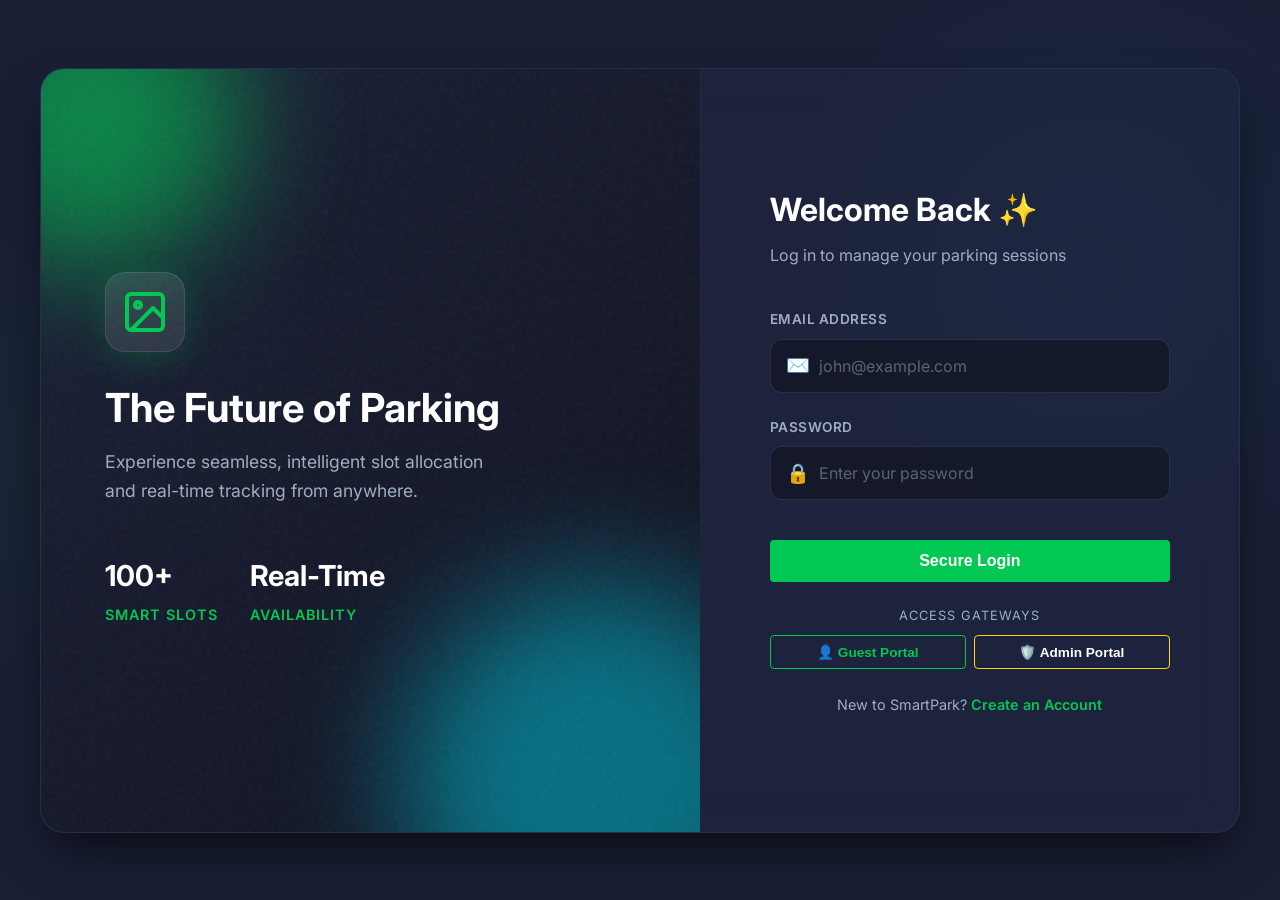
==== frontend/index.html @ a4e41d61 "Initialize Smart Parking & Tracking System with Modern UI/UX and Full-Stack Functionality" ====
<!DOCTYPE html>
<html lang="en">

<head>
    <meta charset="UTF-8">
    <meta name="viewport" content="width=device-width, initial-scale=1.0">
    <title>SmartPark - Login</title>
    <link rel="stylesheet" href="css/style.css">
</head>

<body class="auth-page">
    <div class="auth-split">
        <!-- Visual Branded Side -->
        <div class="auth-visual">
            <div class="visual-overlay"></div>
            <div class="visual-content">
                <div class="logo-mark">
                    <svg width="48" height="48" viewBox="0 0 24 24" fill="none" stroke="currentColor" stroke-width="2"
                        stroke-linecap="round" stroke-linejoin="round">
                        <rect x="3" y="3" width="18" height="18" rx="2" ry="2"></rect>
                        <circle cx="8.5" cy="8.5" r="1.5"></circle>
                        <path d="M21 15l-5-5L5 21"></path>
                    </svg>
                </div>
                <h2>The Future of Parking</h2>
                <p>Experience seamless, intelligent slot allocation and real-time tracking from anywhere.</p>

                <div class="visual-stats">
                    <div class="v-stat">
                        <h4>100+</h4>
                        <span>Smart Slots</span>
                    </div>
                    <div class="v-stat">
                        <h4>Real-Time</h4>
                        <span>Availability</span>
                    </div>
                </div>
            </div>
            <!-- Decorative Blobs -->
            <div class="blob blob-1"></div>
            <div class="blob blob-2"></div>
        </div>

        <!-- Form Side -->
        <div class="auth-form-side">
            <div class="auth-container">
                <div class="auth-header">
                    <h1>Welcome Back ✨</h1>
                    <p>Log in to manage your parking sessions</p>
                </div>

                <form id="loginForm">
                    <div class="form-group modern-input">
                        <label for="email">Email Address</label>
                        <div class="input-wrapper">
                            <span class="input-icon">✉️</span>
                            <input type="email" id="email" required placeholder="john@example.com">
                        </div>
                    </div>

                    <div class="form-group modern-input">
                        <label for="password">Password</label>
                        <div class="input-wrapper">
                            <span class="input-icon">🔒</span>
                            <input type="password" id="password" required placeholder="Enter your password">
                        </div>
                    </div>

                    <div id="loginError" class="error-text" style="display: none;"></div>

                    <button type="submit" class="btn btn-primary btn-glow" id="loginBtn">Secure Login</button>

                    <!-- Quick Access Links -->
                    <div class="demo-logins" style="margin-top: 1.5rem; text-align: center;">
                        <p
                            style="font-size: 0.8rem; color: var(--text-secondary); margin-bottom: 0.5rem; text-transform: uppercase; letter-spacing: 1px;">
                            Access Gateways</p>
                        <div style="display: flex; gap: 0.5rem; justify-content: center;">
                            <button type="button" class="btn btn-outline"
                                style="padding: 0.5rem 1rem; font-size: 0.85rem; flex: 1;"
                                onclick="fillDemo('user@smartpark.com', 'user123')">👤 Guest Portal</button>
                            <button type="button" class="btn btn-outline"
                                style="padding: 0.5rem 1rem; font-size: 0.85rem; flex: 1; border-color: var(--vip); color: #fff;"
                                onclick="fillDemo('admin@smartpark.com', 'admin123')">🛡️ Admin Portal</button>
                        </div>
                    </div>
                </form>

                <div class="auth-footer">
                    <p>New to SmartPark? <a href="register.html">Create an Account</a></p>
                </div>
            </div>
        </div>
    </div>
    <script src="js/auth.js"></script>
    <script>
        function fillDemo(email, password) {
            document.getElementById('email').value = email;
            document.getElementById('password').value = password;
            setTimeout(() => {
                document.getElementById('loginBtn').click();
            }, 150);
        }
    </script>
</body>

</html>
---- frontend/css/style.css ----
@import url('https://fonts.googleapis.com/css2?family=Inter:wght@300;400;500;600;700&display=swap');

:root {
  --primary: #1a1f36;
  /* Dark navy background */
  --secondary: #252b4a;
  /* Card background */
  --accent: #00c853;
  /* Green – available / success */
  --danger: #f44336;
  /* Red – occupied / error */
  --warning: #ff9800;
  /* Orange – expired */
  --info: #00acc1;
  /* Blue - informational */
  --vip: #ffd700;
  /* Gold – VIP slots */
  --text-primary: #ffffff;
  --text-secondary: #a0aec0;
  --card-shadow: 0 4px 20px rgba(0, 0, 0, 0.3);
  --border-radius: 8px;
  --transition: all 0.3s ease;
}

* {
  margin: 0;
  padding: 0;
  box-sizing: border-box;
}

body {
  font-family: 'Inter', 'Segoe UI', Tahoma, Geneva, Verdana, sans-serif;
  background-color: var(--primary);
  color: var(--text-primary);
  line-height: 1.6;
}

a {
  color: var(--accent);
  text-decoration: none;
  transition: var(--transition);
}

a:hover {
  filter: brightness(1.2);
}

/* ---------- Modern Auth Layout ---------- */
.auth-page {
  min-height: 100vh;
  margin: 0;
  display: flex;
  align-items: center;
  justify-content: center;
  background-color: var(--primary);
  /* Deep space navy */
  background-image:
    radial-gradient(circle at 15% 50%, rgba(0, 200, 83, 0.08), transparent 25%),
    radial-gradient(circle at 85% 30%, rgba(0, 172, 193, 0.08), transparent 25%);
}

.auth-split {
  display: flex;
  width: 100%;
  max-width: 1200px;
  min-height: 700px;
  height: 85vh;
  background: rgba(37, 43, 74, 0.4);
  border-radius: 24px;
  box-shadow: 0 25px 50px -12px rgba(0, 0, 0, 0.7);
  overflow: hidden;
  border: 1px solid rgba(255, 255, 255, 0.05);
  backdrop-filter: blur(20px);
  margin: 2rem;
}

/* --- Visual Branded Side --- */
.auth-visual {
  flex: 1.2;
  position: relative;
  background: linear-gradient(135deg, rgba(26, 31, 54, 0.9) 0%, rgba(13, 16, 29, 0.95) 100%);
  display: flex;
  flex-direction: column;
  justify-content: center;
  padding: 4rem;
  overflow: hidden;
  border-right: 1px solid rgba(255, 255, 255, 0.05);
}

.visual-overlay {
  position: absolute;
  top: 0;
  left: 0;
  right: 0;
  bottom: 0;
  background: url('data:image/svg+xml;utf8,<svg viewBox="0 0 200 200" xmlns="http://www.w3.org/2000/svg"><filter id="noiseFilter"><feTurbulence type="fractalNoise" baseFrequency="0.65" numOctaves="3" stitchTiles="stitch"/></filter><rect width="100%" height="100%" filter="url(%23noiseFilter)" opacity="0.05"/></svg>');
  pointer-events: none;
  z-index: 1;
}

.auth-visual .blob {
  position: absolute;
  border-radius: 50%;
  filter: blur(60px);
  z-index: 0;
  opacity: 0.6;
}

.auth-visual .blob-1 {
  width: 300px;
  height: 300px;
  background: var(--accent);
  /* Green */
  top: -100px;
  left: -100px;
  animation: float 8s ease-in-out infinite alternate;
}

.auth-visual .blob-2 {
  width: 400px;
  height: 400px;
  background: var(--info);
  /* Cyan */
  bottom: -150px;
  right: -100px;
  animation: float 10s ease-in-out infinite alternate-reverse;
}

@keyframes float {
  0% {
    transform: translateY(0) scale(1);
  }

  100% {
    transform: translateY(30px) scale(1.1);
  }
}

.visual-content {
  position: relative;
  z-index: 2;
  max-width: 400px;
}

.logo-mark {
  background: rgba(255, 255, 255, 0.1);
  width: 80px;
  height: 80px;
  border-radius: 20px;
  display: flex;
  align-items: center;
  justify-content: center;
  margin-bottom: 2rem;
  box-shadow: 0 8px 32px rgba(0, 200, 83, 0.2);
  border: 1px solid rgba(255, 255, 255, 0.1);
  color: var(--accent);
}

.visual-content h2 {
  font-size: 2.5rem;
  font-weight: 700;
  color: #fff;
  margin-bottom: 1rem;
  line-height: 1.2;
}

.visual-content p {
  font-size: 1.1rem;
  color: var(--text-secondary);
  line-height: 1.6;
  margin-bottom: 3rem;
}

.visual-stats {
  display: flex;
  gap: 2rem;
}

.v-stat h4 {
  font-size: 1.8rem;
  color: var(--text-primary);
  margin-bottom: 0.2rem;
}

.v-stat span {
  font-size: 0.9rem;
  color: var(--accent);
  text-transform: uppercase;
  letter-spacing: 1px;
  font-weight: 600;
}

/* --- Form Side --- */
.auth-form-side {
  flex: 1;
  display: flex;
  align-items: center;
  justify-content: center;
  padding: 3rem;
  background: rgba(30, 35, 60, 0.3);
}

.auth-container {
  width: 100%;
  max-width: 400px;
  animation: slideInUp 0.6s ease;
}

@keyframes slideInUp {
  from {
    opacity: 0;
    transform: translateY(20px);
  }

  to {
    opacity: 1;
    transform: translateY(0);
  }
}

.auth-header {
  text-align: left;
  margin-bottom: 2.5rem;
}

.auth-header h1 {
  font-size: 2rem;
  font-weight: 700;
  color: #fff;
  margin-bottom: 0.5rem;
}

.auth-header p {
  color: var(--text-secondary);
  font-size: 1rem;
}

/* Modern Input Styles */
.modern-input {
  margin-bottom: 1.5rem;
}

.modern-input label {
  display: block;
  font-size: 0.85rem;
  font-weight: 600;
  color: var(--text-secondary);
  margin-bottom: 0.5rem;
  text-transform: uppercase;
  letter-spacing: 0.5px;
}

.input-wrapper {
  position: relative;
  display: flex;
  align-items: center;
}

.input-icon {
  position: absolute;
  left: 1rem;
  color: var(--text-secondary);
  font-size: 1.2rem;
}

.input-wrapper input {
  width: 100%;
  padding: 1rem 1rem 1rem 3rem;
  background: rgba(0, 0, 0, 0.3);
  border: 1px solid rgba(255, 255, 255, 0.1);
  border-radius: 12px;
  color: #fff;
  font-size: 1rem;
  font-family: 'Inter', sans-serif;
  transition: all 0.3s ease;
}

.input-wrapper input::placeholder {
  color: rgba(160, 174, 192, 0.5);
}

.input-wrapper input:focus {
  outline: none;
  border-color: var(--accent);
  background: rgba(0, 200, 83, 0.05);
  box-shadow: 0 0 0 4px rgba(0, 200, 83, 0.1);
}

/* Modern Glowing Button */
.btn-glow {
  width: 100%;
  padding: 1rem;
  font-size: 1rem;
  font-weight: 600;
  border-radius: 12px;
  position: relative;
  overflow: hidden;
  margin-top: 1rem;
  background: linear-gradient(135deg, #00c853 0%, #00acc1 100%);
  border: none;
  color: #fff;
  z-index: 1;
}

.btn-glow::before {
  content: '';
  position: absolute;
  top: 0;
  left: 0;
  right: 0;
  bottom: 0;
  background: linear-gradient(135deg, #00acc1 0%, #00c853 100%);
  z-index: -1;
  transition: opacity 0.4s ease;
  opacity: 0;
}

.btn-glow:hover::before {
  opacity: 1;
}

.btn-glow:hover {
  transform: translateY(-2px);
  box-shadow: 0 10px 25px rgba(0, 200, 83, 0.3);
}

/* Footer link */
.auth-footer {
  text-align: center;
  margin-top: 2rem;
  color: var(--text-secondary);
  font-size: 0.95rem;
}

.auth-footer a {
  color: var(--accent);
  font-weight: 600;
  text-decoration: none;
  position: relative;
}

.auth-footer a::after {
  content: '';
  position: absolute;
  width: 100%;
  transform: scaleX(0);
  height: 2px;
  bottom: -2px;
  left: 0;
  background-color: var(--accent);
  transform-origin: bottom right;
  transition: transform 0.25s ease-out;
}

.auth-footer a:hover::after {
  transform: scaleX(1);
  transform-origin: bottom left;
}

/* Auth Responsive Mobile */
@media (max-width: 992px) {
  .auth-split {
    flex-direction: column;
    height: auto;
    min-height: auto;
    margin: 1rem;
  }

  .auth-visual {
    padding: 3rem 2rem;
    flex: none;
  }

  .visual-content h2 {
    font-size: 2rem;
  }

  .visual-content p {
    margin-bottom: 1.5rem;
  }

  .auth-form-side {
    padding: 3rem 2rem;
  }
}

/* Original Fallbacks for form-group */

.btn {
  display: inline-block;
  width: 100%;
  padding: 0.75rem 1.5rem;
  border: none;
  border-radius: 4px;
  cursor: pointer;
  font-size: 1rem;
  font-weight: 600;
  text-align: center;
  transition: var(--transition);
}

.btn-primary {
  background: var(--accent);
  color: #fff;
}

.btn-primary:hover {
  background: #00e676;
}

.btn-danger {
  background: var(--danger);
  color: #fff;
}

.btn-danger:hover {
  background: #ff5252;
}

.btn-outline {
  background: transparent;
  border: 1px solid var(--accent);
  color: var(--accent);
}

.btn-outline:hover {
  background: var(--accent);
  color: #fff;
}

.auth-footer {
  text-align: center;
  margin-top: 1.5rem;
  font-size: 0.9rem;
  color: var(--text-secondary);
}

.error-text {
  color: var(--danger);
  font-size: 0.85rem;
  margin-bottom: 1rem;
  text-align: center;
}

/* Layout */
.app-container {
  display: flex;
  min-height: 100vh;
}

.sidebar {
  width: 270px;
  background: var(--secondary);
  padding: 2.5rem 0;
  display: flex;
  flex-direction: column;
  border-right: 1px solid rgba(255, 255, 255, 0.03);
  box-shadow: 10px 0 30px rgba(0, 0, 0, 0.2);
}

.sidebar-header {
  padding: 0 2rem 2.5rem;
  margin-bottom: 1.5rem;
  text-align: center;
}

.sidebar-header h2 {
  color: #fff;
  font-size: 1.6rem;
  font-weight: 800;
  letter-spacing: -0.5px;
  display: flex;
  align-items: center;
  justify-content: center;
  gap: 0.5rem;
}

.sidebar-header h2::before {
  content: '🅿️';
  font-size: 1.4rem;
}

.nav-links {
  list-style: none;
}

.nav-links li {
  margin-bottom: 0.25rem;
  padding: 0 1rem;
}

.nav-links a {
  display: flex;
  align-items: center;
  padding: 0.85rem 1.5rem;
  color: var(--text-secondary);
  border-radius: 12px;
  font-weight: 500;
  transition: all 0.3s ease;
  gap: 1rem;
}

.nav-links a:hover {
  background: rgba(255, 255, 255, 0.05);
  color: #fff;
  transform: translateX(5px);
}

.nav-links a.active {
  background: linear-gradient(90deg, rgba(0, 200, 83, 0.15) 0%, transparent 100%);
  color: var(--accent);
  font-weight: 600;
  box-shadow: inset 4px 0 0 var(--accent);
}

.main-content {
  flex: 1;
  padding: 2rem;
  overflow-y: auto;
}

.header {
  display: flex;
  justify-content: space-between;
  align-items: center;
  margin-bottom: 2rem;
  padding-bottom: 1rem;
  border-bottom: 1px solid rgba(255, 255, 255, 0.05);
}

/* Dashboard Stats */
.stats-grid {
  display: grid;
  grid-template-columns: repeat(auto-fit, minmax(200px, 1fr));
  gap: 1.5rem;
  margin-bottom: 2rem;
}

.stat-card {
  background: var(--secondary);
  padding: 1.5rem;
  border-radius: var(--border-radius);
  box-shadow: var(--card-shadow);
  display: flex;
  flex-direction: column;
}

.stat-card h3 {
  font-size: 0.9rem;
  color: var(--text-secondary);
  margin-bottom: 0.5rem;
}

.stat-card .value {
  font-size: 2rem;
  font-weight: 700;
}

.stat-card.available .value {
  color: var(--accent);
}

.stat-card.occupied .value {
  color: var(--danger);
}

.stat-card.total .value {
  color: var(--info);
}

.stat-card.revenue .value {
  color: var(--vip);
}

.section-title {
  margin: 2rem 0 1rem;
  color: var(--text-primary);
  font-size: 1.2rem;
  border-bottom: 1px solid rgba(255, 255, 255, 0.1);
  padding-bottom: 0.5rem;
}

/* Loader */
.loader {
  border: 4px solid rgba(255, 255, 255, 0.1);
  border-top-color: var(--accent);
  border-radius: 50%;
  width: 30px;
  height: 30px;
  animation: spin 1s linear infinite;
  margin: 2rem auto;
}

@keyframes spin {
  100% {
    transform: rotate(360deg);
  }
}

/* Slots View */
.filter-bar {
  display: flex;
  gap: 1rem;
  margin-bottom: 2rem;
  background: var(--secondary);
  padding: 1rem;
  border-radius: var(--border-radius);
}

.slot-grid {
  display: grid;
  grid-template-columns: repeat(auto-fill, minmax(150px, 1fr));
  gap: 1rem;
}

.slot-card {
  padding: 1.5rem 1rem;
  border-radius: 16px;
  text-align: center;
  cursor: pointer;
  transition: all 0.3s cubic-bezier(0.4, 0, 0.2, 1);
  color: #fff;
  display: flex;
  flex-direction: column;
  justify-content: center;
  align-items: center;
  min-height: 140px;
  position: relative;
  overflow: hidden;
  border: 1px solid rgba(255, 255, 255, 0.05);
}

.slot-card::after {
  content: '';
  position: absolute;
  top: -50%;
  left: -50%;
  width: 200%;
  height: 200%;
  background: radial-gradient(circle, rgba(255, 255, 255, 0.1) 0%, transparent 70%);
  opacity: 0;
  transition: opacity 0.3s ease;
}

.slot-card:hover {
  transform: translateY(-8px) scale(1.02);
  box-shadow: 0 10px 30px rgba(0, 0, 0, 0.3);
}

.slot-card:hover::after {
  opacity: 1;
}

.slot-card h3 {
  margin-bottom: 0.25rem;
  font-size: 1.4rem;
  font-weight: 700;
  text-shadow: 0 2px 4px rgba(0, 0, 0, 0.2);
}

.slot-card p {
  font-size: 0.8rem;
  font-weight: 500;
  text-transform: uppercase;
  letter-spacing: 0.5px;
}

.slot-card.Available {
  background: linear-gradient(135deg, #00c853 0%, #00e676 100%);
  border-color: rgba(0, 200, 83, 0.4);
  box-shadow: 0 4px 15px rgba(0, 200, 83, 0.2);
}

.slot-card.Occupied {
  background: linear-gradient(135deg, #ff1744 0%, #d50000 100%);
  border-color: rgba(255, 23, 68, 0.4);
  box-shadow: 0 4px 15px rgba(255, 23, 68, 0.2);
  cursor: not-allowed;
}

.slot-card.Blocked {
  background: linear-gradient(135deg, #424242 0%, #212121 100%);
  border-color: rgba(66, 66, 66, 0.4);
  box-shadow: 0 4px 15px rgba(0, 0, 0, 0.2);
  cursor: not-allowed;
  opacity: 0.6;
}

.slot-card.vip {
  border: 2px solid var(--vip);
  position: relative;
}

.slot-card.vip::after {
  content: "VIP";
  position: absolute;
  top: -10px;
  right: -10px;
  background: var(--vip);
  color: #000;
  font-size: 0.7rem;
  font-weight: bold;
  padding: 2px 6px;
  border-radius: 10px;
}

/* Tables */
.table-container {
  overflow-x: auto;
  background: var(--secondary);
  border-radius: 20px;
  padding: 1.5rem;
  box-shadow: var(--card-shadow);
  border: 1px solid rgba(255, 255, 255, 0.05);
}

table {
  width: 100%;
  border-collapse: separate;
  border-spacing: 0 0.5rem;
}

th,
td {
  padding: 1.25rem 1rem;
  text-align: left;
}

th {
  color: var(--text-secondary);
  font-weight: 600;
  font-size: 0.85rem;
  text-transform: uppercase;
  letter-spacing: 1px;
  border: none;
}

td {
  background: rgba(255, 255, 255, 0.02);
  border-top: 1px solid rgba(255, 255, 255, 0.05);
  border-bottom: 1px solid rgba(255, 255, 255, 0.05);
}

td:first-child {
  border-left: 1px solid rgba(255, 255, 255, 0.05);
  border-top-left-radius: 12px;
  border-bottom-left-radius: 12px;
}

td:last-child {
  border-right: 1px solid rgba(255, 255, 255, 0.05);
  border-top-right-radius: 12px;
  border-bottom-right-radius: 12px;
}

tr:hover td {
  background: rgba(255, 255, 255, 0.05);
  border-color: rgba(0, 200, 83, 0.3);
}

/* Badges */
.badge {
  padding: 0.25rem 0.5rem;
  border-radius: 4px;
  font-size: 0.85rem;
  font-weight: 600;
  display: inline-block;
}

.badge-Active {
  background: var(--accent);
  color: #fff;
}

.badge-Expired {
  background: var(--warning);
  color: #fff;
}

.badge-Cancelled {
  background: var(--danger);
  color: #fff;
}

.badge-Completed {
  background: #607d8b;
  color: #fff;
}

.badge-Pending {
  background: #9e9e9e;
  color: #fff;
}

.badge-Paid {
  background: var(--accent);
  color: #fff;
}

/* Modals */
.modal {
  display: none;
  position: fixed;
  top: 0;
  left: 0;
  width: 100%;
  height: 100%;
  background: rgba(0, 0, 0, 0.7);
  z-index: 1000;
  justify-content: center;
  align-items: center;
}

.modal.active {
  display: flex;
}

.modal-content {
  background: var(--secondary);
  padding: 2.5rem;
  border-radius: var(--border-radius);
  width: 100%;
  max-width: 500px;
  position: relative;
}

.close-modal {
  position: absolute;
  top: 1rem;
  right: 1.5rem;
  font-size: 1.5rem;
  cursor: pointer;
  color: var(--text-secondary);
}

/* Finder Result */
.finder-result {
  margin-top: 2rem;
  display: none;
}

.finder-result.active {
  display: block;
  animation: fadeIn 0.5s ease;
}

@keyframes fadeIn {
  from {
    opacity: 0;
    transform: translateY(10px);
  }

  to {
    opacity: 1;
    transform: translateY(0);
  }
}

/* Toast */
.toast-container {
  position: fixed;
  bottom: 2rem;
  right: 2rem;
  z-index: 9999;
}

.toast {
  background: var(--secondary);
  color: #fff;
  padding: 1rem 1.5rem;
  border-radius: 4px;
  margin-top: 0.5rem;
  box-shadow: 0 4px 12px rgba(0, 0, 0, 0.5);
  display: flex;
  align-items: center;
  gap: 0.5rem;
  border-left: 4px solid var(--info);
  animation: slideIn 0.3s ease;
}

.toast.success {
  border-color: var(--accent);
}

.toast.error {
  border-color: var(--danger);
}

.toast.warning {
  border-color: var(--warning);
}

@keyframes slideIn {
  from {
    transform: translateX(100%);
    opacity: 0;
  }

  to {
    transform: translateX(0);
    opacity: 1;
  }
}

/* ── Hamburger Menu ── */
.hamburger {
  display: none;
  background: none;
  border: none;
  font-size: 1.8rem;
  color: var(--text-primary);
  cursor: pointer;
  padding: 0.5rem;
  z-index: 1001;
}

/* ── Responsive / Mobile ── */
@media (max-width: 768px) {
  .hamburger {
    display: block;
  }

  .app-container {
    flex-direction: column;
  }

  .sidebar {
    position: fixed;
    top: 0;
    left: -260px;
    height: 100vh;
    z-index: 1000;
    transition: left 0.3s ease;
    width: 250px;
  }

  .sidebar.open {
    left: 0;
  }

  .sidebar-overlay {
    display: none;
    position: fixed;
    top: 0;
    left: 0;
    width: 100%;
    height: 100%;
    background: rgba(0, 0, 0, 0.5);
    z-index: 999;
  }

  .sidebar-overlay.open {
    display: block;
  }

  .main-content {
    padding: 1rem;
  }

  .header {
    flex-direction: column;
    align-items: flex-start;
    gap: 0.5rem;
  }

  .stats-grid {
    grid-template-columns: 1fr 1fr;
  }

  .slot-grid {
    grid-template-columns: repeat(auto-fill, minmax(120px, 1fr));
  }

  .filter-bar {
    flex-direction: column;
  }

  .booking-container {
    flex-direction: column !important;
  }

  .table-container {
    font-size: 0.85rem;
  }

  th,
  td {
    padding: 0.5rem;
  }
}

@media (max-width: 480px) {
  .stats-grid {
    grid-template-columns: 1fr;
  }

  .slot-grid {
    grid-template-columns: repeat(auto-fill, minmax(100px, 1fr));
  }

  .modal-content {
    margin: 1rem;
    padding: 1.5rem;
  }
}

/* ── Scrollbar Styling ── */
::-webkit-scrollbar {
  width: 8px;
}

::-webkit-scrollbar-track {
  background: var(--primary);
}

::-webkit-scrollbar-thumb {
  background: rgba(255, 255, 255, 0.15);
  border-radius: 4px;
}

::-webkit-scrollbar-thumb:hover {
  background: rgba(255, 255, 255, 0.25);
}

/* ── Selection ── */
::selection {
  background: rgba(0, 200, 83, 0.3);
  color: #fff;
}
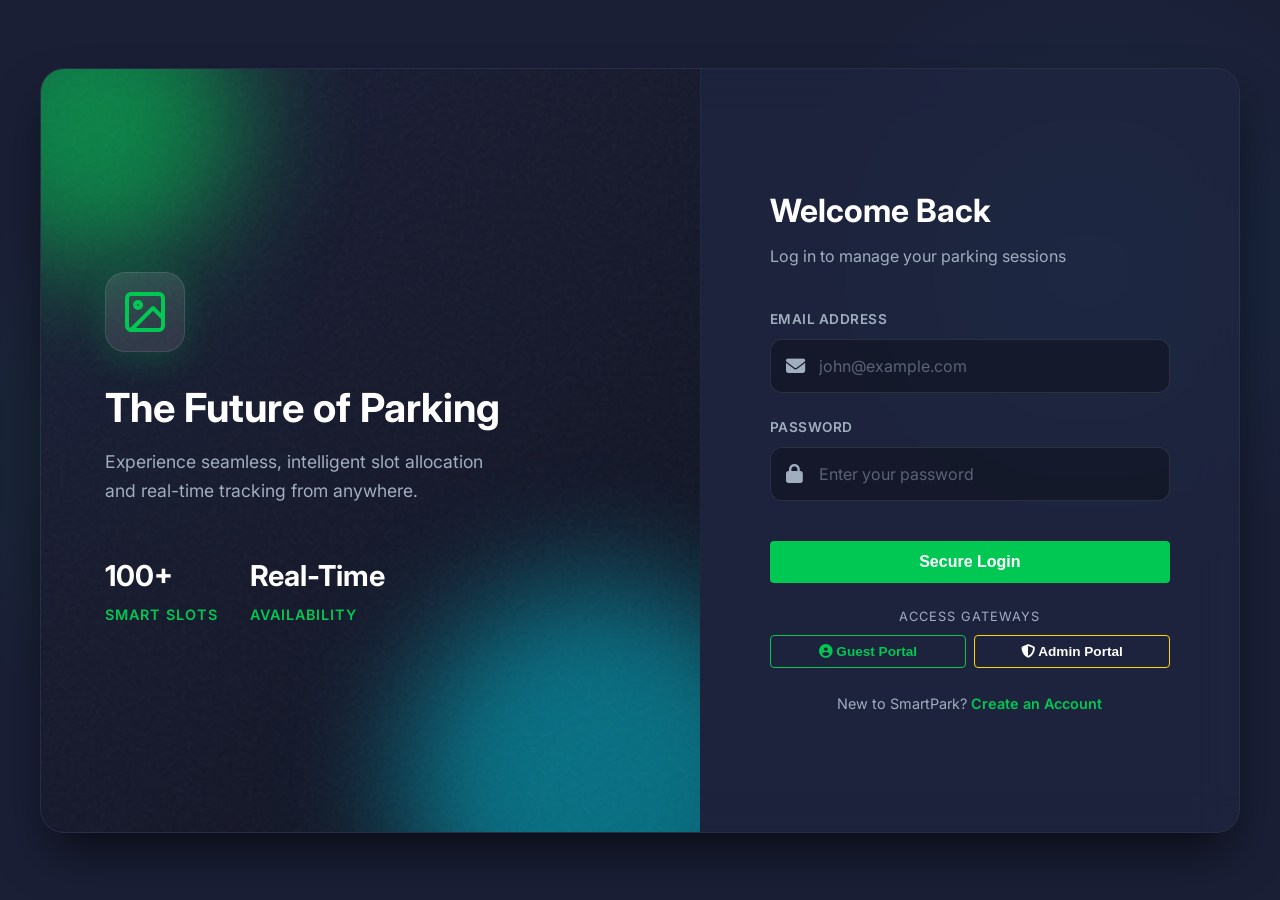
==== commit e54c275d: "UI Modernization: Replaced all emojis with Font Awesome icons for a professional corporate aesthetic" ====
--- a/frontend/index.html
+++ b/frontend/index.html
@@ -6,6 +6,7 @@
     <meta name="viewport" content="width=device-width, initial-scale=1.0">
     <title>SmartPark - Login</title>
     <link rel="stylesheet" href="css/style.css">
+    <link rel="stylesheet" href="https://cdnjs.cloudflare.com/ajax/libs/font-awesome/6.4.0/css/all.min.css">
 </head>
 
 <body class="auth-page">
@@ -45,7 +46,7 @@
         <div class="auth-form-side">
             <div class="auth-container">
                 <div class="auth-header">
-                    <h1>Welcome Back ✨</h1>
+                    <h1>Welcome Back <i class="fas fa-sparkles"></i></h1>
                     <p>Log in to manage your parking sessions</p>
                 </div>
 
@@ -53,7 +54,7 @@
                     <div class="form-group modern-input">
                         <label for="email">Email Address</label>
                         <div class="input-wrapper">
-                            <span class="input-icon">✉️</span>
+                            <span class="input-icon"><i class="fas fa-envelope"></i></span>
                             <input type="email" id="email" required placeholder="john@example.com">
                         </div>
                     </div>
@@ -61,7 +62,7 @@
                     <div class="form-group modern-input">
                         <label for="password">Password</label>
                         <div class="input-wrapper">
-                            <span class="input-icon">🔒</span>
+                            <span class="input-icon"><i class="fas fa-lock"></i></span>
                             <input type="password" id="password" required placeholder="Enter your password">
                         </div>
                     </div>
@@ -78,10 +79,12 @@
                         <div style="display: flex; gap: 0.5rem; justify-content: center;">
                             <button type="button" class="btn btn-outline"
                                 style="padding: 0.5rem 1rem; font-size: 0.85rem; flex: 1;"
-                                onclick="fillDemo('user@smartpark.com', 'user123')">👤 Guest Portal</button>
+                                onclick="fillDemo('user@smartpark.com', 'user123')"><i class="fas fa-user-circle"></i>
+                                Guest Portal</button>
                             <button type="button" class="btn btn-outline"
                                 style="padding: 0.5rem 1rem; font-size: 0.85rem; flex: 1; border-color: var(--vip); color: #fff;"
-                                onclick="fillDemo('admin@smartpark.com', 'admin123')">🛡️ Admin Portal</button>
+                                onclick="fillDemo('admin@smartpark.com', 'admin123')"><i class="fas fa-shield-alt"></i>
+                                Admin Portal</button>
                         </div>
                     </div>
                 </form>
--- a/frontend/css/style.css
+++ b/frontend/css/style.css
@@ -476,7 +476,10 @@
 }
 
 .sidebar-header h2::before {
-  content: '🅿️';
+  content: '\f541';
+  /* fa-square-p */
+  font-family: "Font Awesome 6 Free";
+  font-weight: 900;
   font-size: 1.4rem;
 }
 
@@ -499,6 +502,73 @@
   transition: all 0.3s ease;
   gap: 1rem;
 }
+
+.nav-links a::before {
+  font-family: "Font Awesome 6 Free";
+  font-weight: 900;
+  width: 20px;
+  text-align: center;
+}
+
+/* User Sidebar Icons */
+.nav-links li:nth-child(1) a::before {
+  content: '\f015';
+}
+
+/* fa-house */
+.nav-links li:nth-child(2) a::before {
+  content: '\f541';
+}
+
+/* fa-square-p */
+.nav-links li:nth-child(3) a::before {
+  content: '\f002';
+}
+
+/* fa-magnifying-glass */
+.nav-links li:nth-child(4) a::before {
+  content: '\f1da';
+}
+
+/* fa-clock-rotate-left */
+.nav-links li:nth-child(5) a::before {
+  content: '\f009';
+}
+
+/* fa-table-cells */
+.nav-links li:nth-child(6) a::before {
+  content: '\f2f5';
+}
+
+/* fa-right-from-bracket */
+
+/* Admin Sidebar Icons (Specialized handling for Admin) */
+.sidebar-header h2:contains("Admin")+.nav-links li:nth-child(1) a::before {
+  content: '\f0e4';
+}
+
+/* fa-gauge */
+.sidebar-header h2:contains("Admin")+.nav-links li:nth-child(2) a::before {
+  content: '\f328';
+}
+
+/* fa-eye */
+.sidebar-header h2:contains("Admin")+.nav-links li:nth-child(3) a::before {
+  content: '\f7d9';
+}
+
+/* fa-tools */
+.sidebar-header h2:contains("Admin")+.nav-links li:nth-child(4) a::before {
+  content: '\f067';
+}
+
+/* fa-plus */
+.sidebar-header h2:contains("Admin")+.nav-links li:nth-child(5) a::before {
+  content: '\f1da';
+}
+
+/* fa-clock-rotate-left */
+
 
 .nav-links a:hover {
   background: rgba(255, 255, 255, 0.05);
